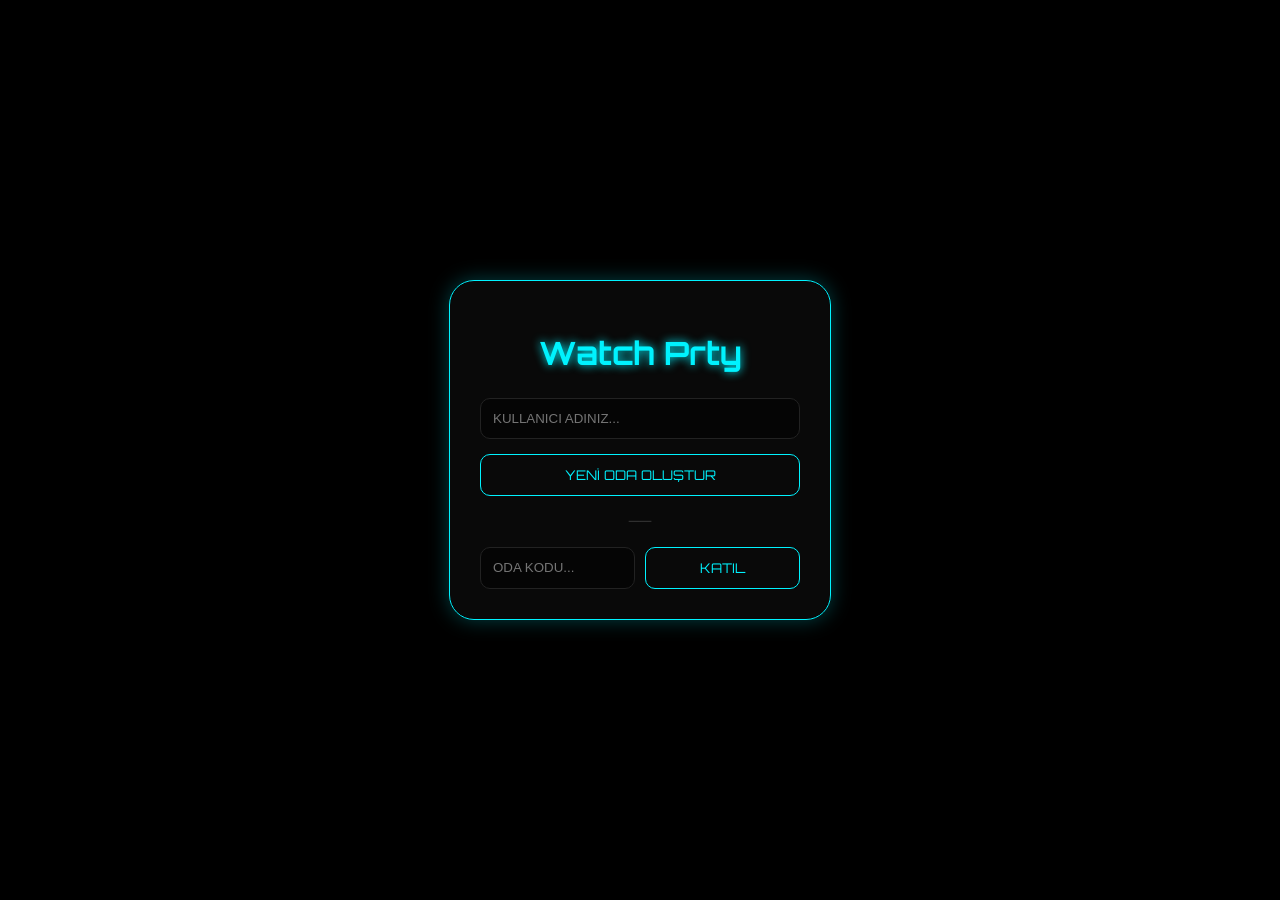
==== index.html @ d93d81d1 "Update index.html" ====
<!DOCTYPE html>
<html lang="tr">
<head>
    <meta charset="UTF-8">
    <meta name="viewport" content="width=device-width, initial-scale=1.0">
    <title>Watch Prty</title>
    <style>
        @import url('https://fonts.googleapis.com/css2?family=Orbitron:wght@700&family=Rajdhani:wght@600&display=swap');
        body { background: #000; color: #fff; font-family: 'Rajdhani', sans-serif; display: flex; align-items: center; justify-content: center; height: 100vh; margin: 0; }
        .card { background: rgba(10, 10, 10, 0.95); border: 1px solid #00f2fe; padding: 30px; border-radius: 25px; width: 320px; text-align: center; box-shadow: 0 0 20px #00f2fe44; }
        h1 { font-family: 'Orbitron'; color: #00f2fe; margin-bottom: 25px; text-shadow: 0 0 10px #00f2fe; }
        input { background: #050505; border: 1px solid #222; color: #fff; padding: 12px; width: 100%; border-radius: 10px; margin-bottom: 15px; box-sizing: border-box; outline: none; }
        .btn { background: transparent; border: 1px solid #00f2fe; color: #00f2fe; padding: 12px; width: 100%; border-radius: 10px; cursor: pointer; font-family: 'Orbitron'; transition: 0.3s; }
        .btn:hover { background: #00f2fe; color: #000; }
        .row { display: flex; gap: 10px; }
        #playlist-view { display: none; }
        .purple-btn { background: #7000ff; border: none; color: white; width: 50px; border-radius: 10px; cursor: pointer; }
    </style>
</head>
<body>
    <div class="card" id="lobby-view">
        <h1>Watch Prty</h1>
        <input type="text" id="username" placeholder="KULLANICI ADINIZ...">
        <button class="btn" style="width:100%;" onclick="goPlaylist()">YENİ ODA OLUŞTUR</button>
        <div style="margin: 15px 0; color: #333;">──</div>
        <div class="row">
            <input type="text" id="joinCode" placeholder="ODA KODU..." style="margin:0;">
            <button class="btn" onclick="joinRoom()">KATIL</button>
        </div>
    </div>

    <div class="card" id="playlist-view">
        <h1>PLAYLIST KUR</h1>
        <div id="status" style="font-size:12px; color:#00f2fe; margin-bottom:10px;">Liste Boş</div>
        <div class="row">
            <input type="text" id="vidLink" placeholder="YT veya Drive Linki..." style="margin:0;">
            <button class="purple-btn" onclick="addToList()">+</button>
        </div>
        <button class="btn" style="width:100%; margin-top:15px; border-color:#7000ff; color:#7000ff;" onclick="finish()">ODAYI BAŞLAT</button>
    </div>

    <script>
        let list = [];
        function goPlaylist() {
            if(!document.getElementById('username').value) return alert("İsim yaz!");
            document.getElementById('lobby-view').style.display='none';
            document.getElementById('playlist-view').style.display='block';
        }
        function addToList() {
            const link = document.getElementById('vidLink').value;
            if(link) {
                list.push(link);
                document.getElementById('status').innerText = list.length + " Video Eklendi";
                document.getElementById('vidLink').value = "";
            }
        }
        function finish() {
            const room = Math.random().toString(36).substring(2,7).toUpperCase();
            const user = document.getElementById('username').value;
            localStorage.setItem('playlist', JSON.stringify(list));
            window.location.href = `watch.html?user=${user}&room=${room}&role=host`;
        }
        function joinRoom() {
            const user = document.getElementById('username').value;
            const code = document.getElementById('joinCode').value.toUpperCase();
            if(user && code) window.location.href = `watch.html?user=${user}&room=${code}&role=guest`;
        }
    </script>
</body>
</html>
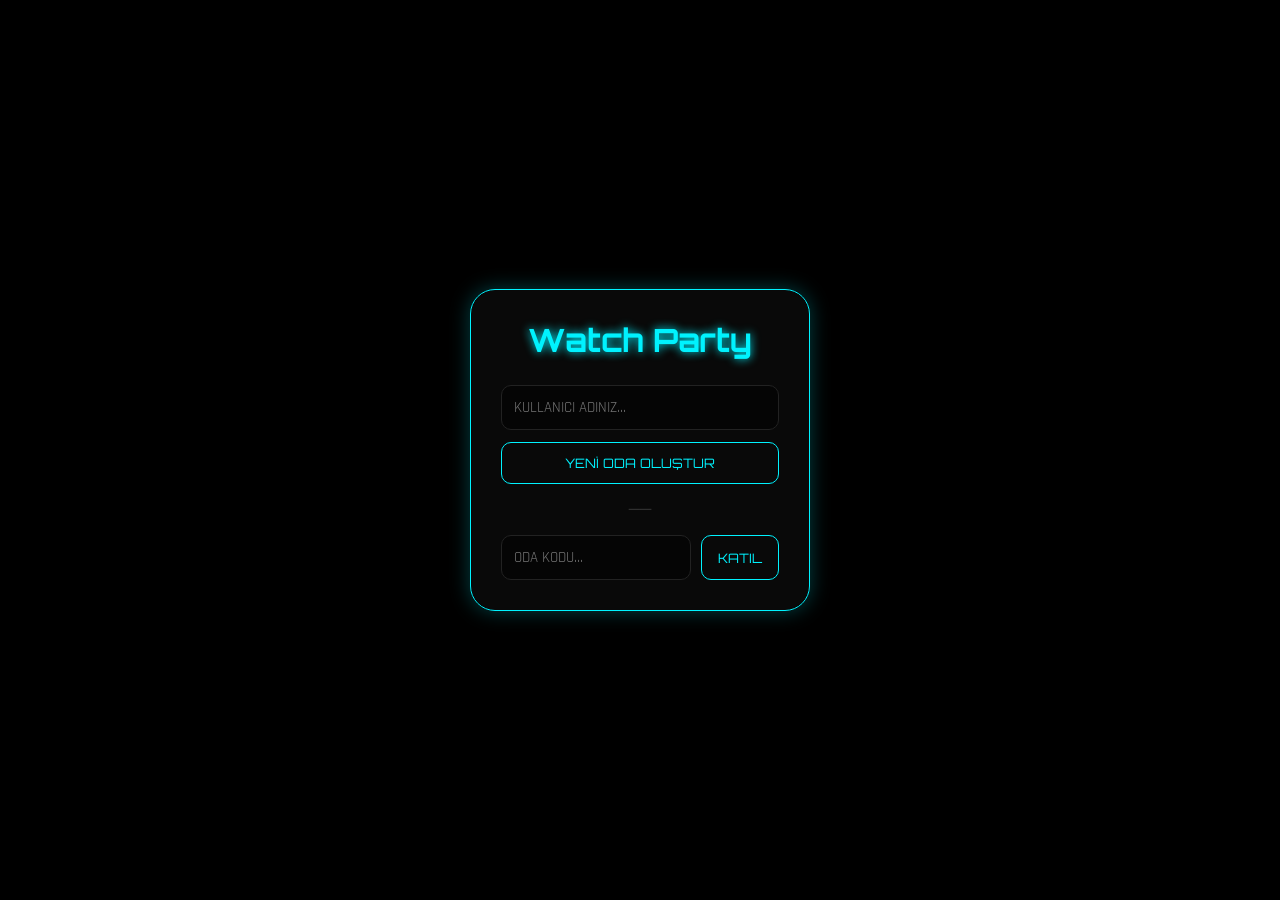
==== commit 5964a0d9: "Add files via upload" ====
--- a/index.html
+++ b/index.html
@@ -3,67 +3,244 @@
 <head>
     <meta charset="UTF-8">
     <meta name="viewport" content="width=device-width, initial-scale=1.0">
-    <title>Watch Prty</title>
+    <title>Watch PartyC</title>
     <style>
         @import url('https://fonts.googleapis.com/css2?family=Orbitron:wght@700&family=Rajdhani:wght@600&display=swap');
-        body { background: #000; color: #fff; font-family: 'Rajdhani', sans-serif; display: flex; align-items: center; justify-content: center; height: 100vh; margin: 0; }
-        .card { background: rgba(10, 10, 10, 0.95); border: 1px solid #00f2fe; padding: 30px; border-radius: 25px; width: 320px; text-align: center; box-shadow: 0 0 20px #00f2fe44; }
-        h1 { font-family: 'Orbitron'; color: #00f2fe; margin-bottom: 25px; text-shadow: 0 0 10px #00f2fe; }
-        input { background: #050505; border: 1px solid #222; color: #fff; padding: 12px; width: 100%; border-radius: 10px; margin-bottom: 15px; box-sizing: border-box; outline: none; }
-        .btn { background: transparent; border: 1px solid #00f2fe; color: #00f2fe; padding: 12px; width: 100%; border-radius: 10px; cursor: pointer; font-family: 'Orbitron'; transition: 0.3s; }
+
+        *, *::before, *::after { box-sizing: border-box; }
+        body {
+            background: #000;
+            color: #fff;
+            font-family: 'Rajdhani', sans-serif;
+            display: flex;
+            align-items: center;
+            justify-content: center;
+            min-height: 100vh;
+            margin: 0;
+            padding: 20px;
+        }
+        .card {
+            background: rgba(10,10,10,0.95);
+            border: 1px solid #00f2fe;
+            padding: 30px;
+            border-radius: 25px;
+            width: 340px;
+            text-align: center;
+            box-shadow: 0 0 20px #00f2fe44;
+        }
+        h1 { font-family: 'Orbitron'; color: #00f2fe; margin: 0 0 25px; text-shadow: 0 0 10px #00f2fe; }
+        input {
+            background: #050505;
+            border: 1px solid #222;
+            color: #fff;
+            padding: 12px;
+            width: 100%;
+            border-radius: 10px;
+            margin-bottom: 12px;
+            outline: none;
+            font-size: 15px;
+            font-family: 'Rajdhani', sans-serif;
+        }
+        input:focus { border-color: #00f2fe44; }
+        .btn {
+            background: transparent;
+            border: 1px solid #00f2fe;
+            color: #00f2fe;
+            padding: 12px;
+            width: 100%;
+            border-radius: 10px;
+            cursor: pointer;
+            font-family: 'Orbitron';
+            font-size: 13px;
+            transition: 0.3s;
+        }
         .btn:hover { background: #00f2fe; color: #000; }
         .row { display: flex; gap: 10px; }
         #playlist-view { display: none; }
-        .purple-btn { background: #7000ff; border: none; color: white; width: 50px; border-radius: 10px; cursor: pointer; }
+        .add-btn {
+            background: #7000ff;
+            border: none;
+            color: white;
+            width: 46px;
+            flex-shrink: 0;
+            border-radius: 10px;
+            cursor: pointer;
+            font-size: 20px;
+            font-weight: bold;
+        }
+        .add-btn:hover { background: #8a1fff; }
+
+        /* Playlist önizleme */
+        #playlist-preview {
+            margin-top: 12px;
+            max-height: 160px;
+            overflow-y: auto;
+            display: flex;
+            flex-direction: column;
+            gap: 6px;
+        }
+        .pitem {
+            display: flex;
+            align-items: center;
+            gap: 8px;
+            background: #0d0d0d;
+            border: 1px solid #1a1a1a;
+            border-radius: 8px;
+            padding: 7px 10px;
+            text-align: left;
+            font-size: 13px;
+            color: #ccc;
+        }
+        .pitem .badge-type {
+            font-size: 10px;
+            font-weight: bold;
+            padding: 2px 6px;
+            border-radius: 4px;
+            flex-shrink: 0;
+        }
+        .badge-yt   { background: #ff0000; color: #fff; }
+        .badge-drive{ background: #1a73e8; color: #fff; }
+        .badge-unknown { background: #333; color: #aaa; }
+        .pitem .ptext {
+            flex: 1;
+            overflow: hidden;
+            text-overflow: ellipsis;
+            white-space: nowrap;
+        }
+        .pitem .del-btn {
+            background: none;
+            border: none;
+            color: #444;
+            cursor: pointer;
+            font-size: 16px;
+            flex-shrink: 0;
+            line-height: 1;
+        }
+        .pitem .del-btn:hover { color: #ff4444; }
+
+        #status { font-size: 12px; color: #00f2fe; margin-bottom: 10px; }
     </style>
 </head>
 <body>
+    <!-- Giriş Ekranı -->
     <div class="card" id="lobby-view">
-        <h1>Watch Prty</h1>
+        <h1>Watch Party</h1>
         <input type="text" id="username" placeholder="KULLANICI ADINIZ...">
-        <button class="btn" style="width:100%;" onclick="goPlaylist()">YENİ ODA OLUŞTUR</button>
+        <button class="btn" onclick="goPlaylist()">YENİ ODA OLUŞTUR</button>
         <div style="margin: 15px 0; color: #333;">──</div>
         <div class="row">
             <input type="text" id="joinCode" placeholder="ODA KODU..." style="margin:0;">
-            <button class="btn" onclick="joinRoom()">KATIL</button>
+            <button class="btn" style="width:auto;padding:12px 16px;" onclick="joinRoom()">KATIL</button>
         </div>
     </div>
 
+    <!-- Playlist Kurma Ekranı -->
     <div class="card" id="playlist-view">
         <h1>PLAYLIST KUR</h1>
-        <div id="status" style="font-size:12px; color:#00f2fe; margin-bottom:10px;">Liste Boş</div>
+        <div id="status">Liste Boş</div>
+
         <div class="row">
-            <input type="text" id="vidLink" placeholder="YT veya Drive Linki..." style="margin:0;">
-            <button class="purple-btn" onclick="addToList()">+</button>
+            <input type="text" id="vidLink" placeholder="YouTube veya Drive linki..." style="margin:0;">
+            <button class="add-btn" onclick="addToList()">+</button>
         </div>
-        <button class="btn" style="width:100%; margin-top:15px; border-color:#7000ff; color:#7000ff;" onclick="finish()">ODAYI BAŞLAT</button>
+
+        <!-- Eklenen videolar -->
+        <div id="playlist-preview"></div>
+
+        <button class="btn" style="margin-top:16px; border-color:#7000ff; color:#7000ff;" onclick="finish()">
+            ODAYI BAŞLAT
+        </button>
     </div>
 
     <script>
         let list = [];
+
+        function detectType(url) {
+            if (/(?:youtu\.be\/|[?&]v=|\/embed\/|\/v\/)([a-zA-Z0-9_-]{11})/.test(url)) return 'yt';
+            if (/drive\.google\.com\/file\/d\/|drive\.google\.com\/open\?id=|docs\.google\.com\/file\/d\//.test(url)) return 'drive';
+            return 'unknown';
+        }
+
         function goPlaylist() {
-            if(!document.getElementById('username').value) return alert("İsim yaz!");
-            document.getElementById('lobby-view').style.display='none';
-            document.getElementById('playlist-view').style.display='block';
-        }
+            if (!document.getElementById('username').value.trim()) return alert("İsim yaz!");
+            document.getElementById('lobby-view').style.display = 'none';
+            document.getElementById('playlist-view').style.display = 'block';
+        }
+
         function addToList() {
-            const link = document.getElementById('vidLink').value;
-            if(link) {
-                list.push(link);
-                document.getElementById('status').innerText = list.length + " Video Eklendi";
-                document.getElementById('vidLink').value = "";
+            const inp = document.getElementById('vidLink');
+            const link = inp.value.trim();
+            if (!link) return;
+
+            const type = detectType(link);
+            if (type === 'unknown') {
+                alert("Geçersiz link! Sadece YouTube veya Google Drive linkleri desteklenir.");
+                return;
             }
-        }
+
+            list.push(link);
+            inp.value = '';
+            renderPreview();
+        }
+
+        // Enter ile de ekleyebilsin
+        document.addEventListener('DOMContentLoaded', () => {
+            document.getElementById('vidLink').addEventListener('keydown', e => {
+                if (e.key === 'Enter') addToList();
+            });
+        });
+
+        function removeItem(index) {
+            list.splice(index, 1);
+            renderPreview();
+        }
+
+        function renderPreview() {
+            const preview = document.getElementById('playlist-preview');
+            const status  = document.getElementById('status');
+
+            if (list.length === 0) {
+                status.innerText = 'Liste Boş';
+                preview.innerHTML = '';
+                return;
+            }
+
+            status.innerText = list.length + ' Video Eklendi';
+            preview.innerHTML = '';
+
+            list.forEach((url, i) => {
+                const type = detectType(url);
+                const label = type === 'yt' ? 'YT' : type === 'drive' ? 'DRIVE' : '?';
+                const cls   = type === 'yt' ? 'badge-yt' : type === 'drive' ? 'badge-drive' : 'badge-unknown';
+
+                // Kısa URL göster
+                const shortUrl = url.length > 42 ? url.slice(0, 42) + '…' : url;
+
+                const div = document.createElement('div');
+                div.className = 'pitem';
+                div.innerHTML = `
+                    <span class="badge-type ${cls}">${label}</span>
+                    <span class="ptext" title="${url}">${shortUrl}</span>
+                    <button class="del-btn" onclick="removeItem(${i})">×</button>
+                `;
+                preview.appendChild(div);
+            });
+        }
+
         function finish() {
-            const room = Math.random().toString(36).substring(2,7).toUpperCase();
-            const user = document.getElementById('username').value;
+            if (list.length === 0) return alert("En az 1 video ekle!");
+            const room = Math.random().toString(36).substring(2, 7).toUpperCase();
+            const user = document.getElementById('username').value.trim();
             localStorage.setItem('playlist', JSON.stringify(list));
-            window.location.href = `watch.html?user=${user}&room=${room}&role=host`;
-        }
+            window.location.href = `watch.html?user=${encodeURIComponent(user)}&room=${room}&role=host`;
+        }
+
         function joinRoom() {
-            const user = document.getElementById('username').value;
-            const code = document.getElementById('joinCode').value.toUpperCase();
-            if(user && code) window.location.href = `watch.html?user=${user}&room=${code}&role=guest`;
+            const user = document.getElementById('username').value.trim();
+            const code = document.getElementById('joinCode').value.trim().toUpperCase();
+            if (!user) return alert("İsim yaz!");
+            if (!code)  return alert("Oda kodu gir!");
+            window.location.href = `watch.html?user=${encodeURIComponent(user)}&room=${code}&role=guest`;
         }
     </script>
 </body>
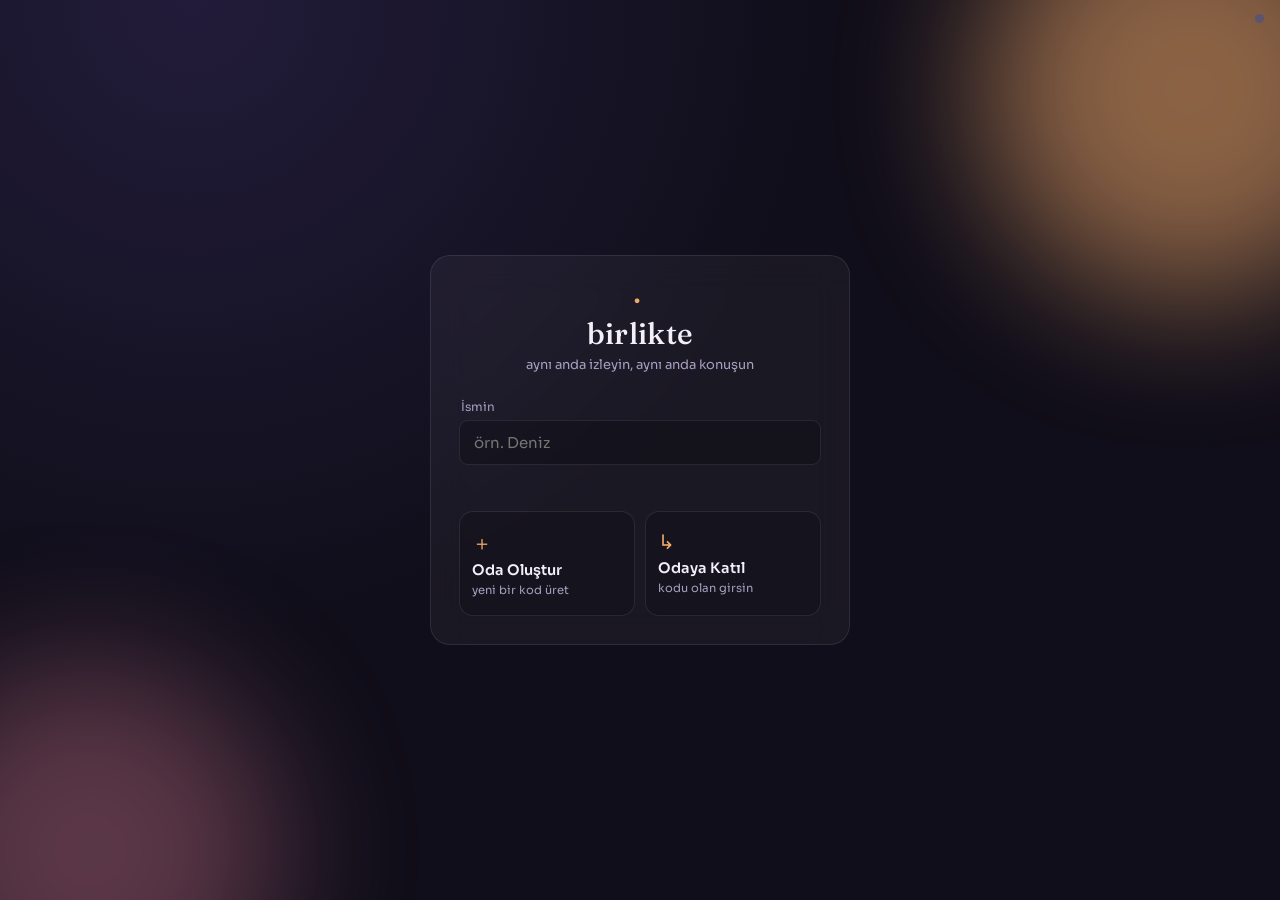
==== commit 1ace833a: "Add files via upload" ====
--- a/index.html
+++ b/index.html
@@ -1,247 +1,198 @@
 <!DOCTYPE html>
 <html lang="tr">
 <head>
-    <meta charset="UTF-8">
-    <meta name="viewport" content="width=device-width, initial-scale=1.0">
-    <title>Watch PartyC</title>
-    <style>
-        @import url('https://fonts.googleapis.com/css2?family=Orbitron:wght@700&family=Rajdhani:wght@600&display=swap');
-
-        *, *::before, *::after { box-sizing: border-box; }
-        body {
-            background: #000;
-            color: #fff;
-            font-family: 'Rajdhani', sans-serif;
-            display: flex;
-            align-items: center;
-            justify-content: center;
-            min-height: 100vh;
-            margin: 0;
-            padding: 20px;
-        }
-        .card {
-            background: rgba(10,10,10,0.95);
-            border: 1px solid #00f2fe;
-            padding: 30px;
-            border-radius: 25px;
-            width: 340px;
-            text-align: center;
-            box-shadow: 0 0 20px #00f2fe44;
-        }
-        h1 { font-family: 'Orbitron'; color: #00f2fe; margin: 0 0 25px; text-shadow: 0 0 10px #00f2fe; }
-        input {
-            background: #050505;
-            border: 1px solid #222;
-            color: #fff;
-            padding: 12px;
-            width: 100%;
-            border-radius: 10px;
-            margin-bottom: 12px;
-            outline: none;
-            font-size: 15px;
-            font-family: 'Rajdhani', sans-serif;
-        }
-        input:focus { border-color: #00f2fe44; }
-        .btn {
-            background: transparent;
-            border: 1px solid #00f2fe;
-            color: #00f2fe;
-            padding: 12px;
-            width: 100%;
-            border-radius: 10px;
-            cursor: pointer;
-            font-family: 'Orbitron';
-            font-size: 13px;
-            transition: 0.3s;
-        }
-        .btn:hover { background: #00f2fe; color: #000; }
-        .row { display: flex; gap: 10px; }
-        #playlist-view { display: none; }
-        .add-btn {
-            background: #7000ff;
-            border: none;
-            color: white;
-            width: 46px;
-            flex-shrink: 0;
-            border-radius: 10px;
-            cursor: pointer;
-            font-size: 20px;
-            font-weight: bold;
-        }
-        .add-btn:hover { background: #8a1fff; }
-
-        /* Playlist önizleme */
-        #playlist-preview {
-            margin-top: 12px;
-            max-height: 160px;
-            overflow-y: auto;
-            display: flex;
-            flex-direction: column;
-            gap: 6px;
-        }
-        .pitem {
-            display: flex;
-            align-items: center;
-            gap: 8px;
-            background: #0d0d0d;
-            border: 1px solid #1a1a1a;
-            border-radius: 8px;
-            padding: 7px 10px;
-            text-align: left;
-            font-size: 13px;
-            color: #ccc;
-        }
-        .pitem .badge-type {
-            font-size: 10px;
-            font-weight: bold;
-            padding: 2px 6px;
-            border-radius: 4px;
-            flex-shrink: 0;
-        }
-        .badge-yt   { background: #ff0000; color: #fff; }
-        .badge-drive{ background: #1a73e8; color: #fff; }
-        .badge-unknown { background: #333; color: #aaa; }
-        .pitem .ptext {
-            flex: 1;
-            overflow: hidden;
-            text-overflow: ellipsis;
-            white-space: nowrap;
-        }
-        .pitem .del-btn {
-            background: none;
-            border: none;
-            color: #444;
-            cursor: pointer;
-            font-size: 16px;
-            flex-shrink: 0;
-            line-height: 1;
-        }
-        .pitem .del-btn:hover { color: #ff4444; }
-
-        #status { font-size: 12px; color: #00f2fe; margin-bottom: 10px; }
-    </style>
+<meta charset="UTF-8">
+<meta name="viewport" content="width=device-width, initial-scale=1, viewport-fit=cover">
+<title>birlikte — film gecesi</title>
+<link rel="preconnect" href="https://fonts.googleapis.com">
+<link rel="preconnect" href="https://fonts.gstatic.com" crossorigin>
+<link href="https://fonts.googleapis.com/css2?family=Fraunces:opsz,wght@9..144,400;9..144,500;9..144,600&family=Sora:wght@400;500;600;700&family=Space+Mono:wght@400;700&display=swap" rel="stylesheet">
+<link rel="stylesheet" href="style.css">
 </head>
 <body>
-    <!-- Giriş Ekranı -->
-    <div class="card" id="lobby-view">
-        <h1>Watch Party</h1>
-        <input type="text" id="username" placeholder="KULLANICI ADINIZ...">
-        <button class="btn" onclick="goPlaylist()">YENİ ODA OLUŞTUR</button>
-        <div style="margin: 15px 0; color: #333;">──</div>
-        <div class="row">
-            <input type="text" id="joinCode" placeholder="ODA KODU..." style="margin:0;">
-            <button class="btn" style="width:auto;padding:12px 16px;" onclick="joinRoom()">KATIL</button>
-        </div>
+
+<div class="glow glow-a"></div>
+<div class="glow glow-b"></div>
+
+<div class="conn-indicator" id="connIndicator" title="Bağlantı durumu"></div>
+
+<!-- ===================== GİRİŞ EKRANI ===================== -->
+<main id="landingView" class="view landing-view">
+  <div class="landing-card">
+    <div class="brand">
+      <span class="brand-mark">●</span>
+      <h1>birlikte</h1>
+      <p class="brand-sub">aynı anda izleyin, aynı anda konuşun</p>
     </div>
 
-    <!-- Playlist Kurma Ekranı -->
-    <div class="card" id="playlist-view">
-        <h1>PLAYLIST KUR</h1>
-        <div id="status">Liste Boş</div>
+    <label class="field-label" for="nameInput">İsmin</label>
+    <input id="nameInput" class="text-input" type="text" maxlength="20" placeholder="örn. Deniz" autocomplete="off">
 
-        <div class="row">
-            <input type="text" id="vidLink" placeholder="YouTube veya Drive linki..." style="margin:0;">
-            <button class="add-btn" onclick="addToList()">+</button>
+    <p class="error-text" id="landingError"></p>
+
+    <div class="choice-row">
+      <button class="choice-card" id="createRoomBtn">
+        <span class="choice-icon">＋</span>
+        <span class="choice-title">Oda Oluştur</span>
+        <span class="choice-sub">yeni bir kod üret</span>
+      </button>
+      <button class="choice-card" id="showJoinBtn">
+        <span class="choice-icon">↳</span>
+        <span class="choice-title">Odaya Katıl</span>
+        <span class="choice-sub">kodu olan girsin</span>
+      </button>
+    </div>
+
+    <div class="join-box hidden" id="joinBox">
+      <label class="field-label" for="joinCodeInput">Oda Kodu</label>
+      <input id="joinCodeInput" class="text-input code-input" type="text" maxlength="6" placeholder="AB3F9K" autocomplete="off">
+      <button class="btn-primary full" id="joinSubmitBtn">Katıl</button>
+    </div>
+
+    <p class="loading-text hidden" id="landingLoading">bir saniye…</p>
+  </div>
+</main>
+
+<!-- ===================== ODA EKRANI ===================== -->
+<main id="roomView" class="view room-view hidden">
+
+  <header class="room-header">
+    <div class="ticket" id="roomCodeTicket" title="Kopyalamak için tıkla">
+      <span class="ticket-label">ODA KODU</span>
+      <span class="ticket-perf"></span>
+      <span class="ticket-code" id="roomCodeText">——————</span>
+    </div>
+
+    <div class="presence-list" id="presenceList"></div>
+
+    <button class="btn-ghost" id="leaveRoomBtn">Çıkış</button>
+  </header>
+
+  <div class="room-layout">
+
+    <section class="player-section">
+      <div class="player-frame">
+        <button class="sticky-close" id="stickyCloseBtn" aria-label="Mini player'ı kapat">✕</button>
+        <div class="player-empty" id="playerEmpty">
+          <span>henüz video seçilmedi</span>
+          <span class="player-empty-sub">aşağıdan bir link ekleyin</span>
+        </div>
+        <div class="player-stage" id="playerStage">
+          <div id="ytHost"></div>
+          <video id="videoEl" playsinline></video>
+        </div>
+        <div class="reactions-layer" id="reactionsLayer"></div>
+        <div class="end-countdown hidden" id="endCountdown">
+          <div class="countdown-ring-wrap">
+            <svg class="countdown-ring" viewBox="0 0 64 64">
+              <circle class="countdown-ring-bg" cx="32" cy="32" r="28"></circle>
+              <circle class="countdown-ring-fg" id="countdownRingFg" cx="32" cy="32" r="28"></circle>
+            </svg>
+            <span class="countdown-number" id="countdownNumber">5</span>
+          </div>
+          <p class="countdown-text">saniye içinde sıradaki videoya geçiliyor…</p>
+          <button class="btn-ghost" id="countdownSkipBtn">Şimdi geç</button>
+        </div>
+      </div>
+      <div class="player-frame-placeholder" id="playerFramePlaceholder" aria-hidden="true"></div>
+
+      <div class="reaction-bar" id="reactionBar">
+        <button class="reaction-btn" data-emoji="😂" aria-label="Gülme tepkisi">😂</button>
+        <button class="reaction-btn" data-emoji="😱" aria-label="Şaşkınlık tepkisi">😱</button>
+        <button class="reaction-btn" data-emoji="❤️" aria-label="Kalp tepkisi">❤️</button>
+        <button class="reaction-btn" data-emoji="🍿" aria-label="Patlamış mısır tepkisi">🍿</button>
+        <button class="reaction-btn" data-emoji="👏" aria-label="Alkış tepkisi">👏</button>
+      </div>
+
+      <div class="control-bar" id="controlBar">
+        <button class="play-btn" id="playPauseBtn" aria-label="Oynat / Duraklat">
+          <span id="playIcon">▶</span>
+        </button>
+        <span class="time-text" id="currentTimeText">0:00</span>
+        <input type="range" id="seekRange" class="seek-range" min="0" max="100" value="0" step="0.1">
+        <span class="time-text" id="durationTimeText">0:00</span>
+      </div>
+
+      <div class="control-bar control-bar-extra" id="controlBarExtra">
+        <button class="tool-btn" id="forceSyncBtn" type="button" aria-label="Beni senkronize et" title="Beni Yakala — anlık senkronize et">🔄</button>
+        <select class="quality-select speed-select hidden" id="speedSelect" aria-label="Oynatma hızı" title="Oynatma hızı (herkeste senkron)">
+          <option value="1">1x</option>
+          <option value="1.25">1.25x</option>
+          <option value="1.5">1.5x</option>
+          <option value="2">2x</option>
+        </select>
+        <select class="quality-select hidden" id="qualitySelect" aria-label="Video kalitesi" title="Video kalitesi (sadece bu cihazda)">
+          <option value="default">Otomatik</option>
+          <option value="hd1080">1080p</option>
+          <option value="hd720">720p</option>
+          <option value="large">480p</option>
+          <option value="medium">360p</option>
+          <option value="small">240p</option>
+        </select>
+        <button class="tool-btn hidden" id="pipBtn" type="button" aria-label="Küçük pencerede izle" title="Resim içinde resim">⧉</button>
+        <button class="tool-btn" id="cinemaBtn" type="button" aria-label="Sinema modu" title="Sinema modu — ışıkları kapat">💡</button>
+      </div>
+    </section>
+
+    <aside class="sidebar">
+      <div class="tab-row">
+        <button class="tab-btn active" data-tab="queue" id="tabQueueBtn">Liste</button>
+        <button class="tab-btn" data-tab="history" id="tabHistoryBtn">Geçmiş</button>
+        <button class="tab-btn" data-tab="chat" id="tabChatBtn">Sohbet<span class="unread-dot hidden" id="chatUnreadDot"></span></button>
+      </div>
+
+      <div class="sidebar-panel" id="queuePanel">
+        <div class="add-link-row">
+          <input type="text" id="linkInput" class="text-input" placeholder="YouTube, Drive ya da video linki yapıştır">
+          <button class="add-btn" id="addLinkBtn" aria-label="Listeye ekle">+</button>
+        </div>
+        <p class="error-text" id="queueError"></p>
+        <ul class="queue-list" id="queueList"></ul>
+      </div>
+
+      <div class="sidebar-panel hidden" id="historyPanel">
+        <ul class="queue-list" id="historyList"></ul>
+      </div>
+
+      <div class="sidebar-panel hidden" id="chatPanel">
+        <div class="chat-messages" id="chatMessages"></div>
+        <div class="typing-indicator hidden" id="typingIndicator"></div>
+
+        <div class="sticker-picker hidden" id="stickerPicker">
+          <button class="sticker-item" data-emoji="❤️">❤️</button>
+          <button class="sticker-item" data-emoji="😍">😍</button>
+          <button class="sticker-item" data-emoji="🍿">🍿</button>
+          <button class="sticker-item" data-emoji="😂">😂</button>
+          <button class="sticker-item" data-emoji="😭">😭</button>
+          <button class="sticker-item" data-emoji="👏">👏</button>
+          <button class="sticker-item" data-emoji="🔥">🔥</button>
+          <button class="sticker-item" data-emoji="😱">😱</button>
+          <button class="sticker-item" data-emoji="😴">😴</button>
+          <button class="sticker-item" data-emoji="🥹">🥹</button>
         </div>
 
-        <!-- Eklenen videolar -->
-        <div id="playlist-preview"></div>
+        <div class="chat-input-row">
+          <input type="text" id="chatInput" class="text-input" maxlength="500" placeholder="bir şey yaz…">
+          <input type="file" id="imageFileInput" accept="image/*" class="hidden">
+          <button class="tool-btn" id="imageBtn" type="button" aria-label="Resim ekle">🖼</button>
+          <button class="tool-btn" id="stickerBtn" type="button" aria-label="Çıkartma ekle">😊</button>
+          <button class="add-btn" id="sendChatBtn" aria-label="Gönder">↑</button>
+        </div>
+      </div>
+    </aside>
 
-        <button class="btn" style="margin-top:16px; border-color:#7000ff; color:#7000ff;" onclick="finish()">
-            ODAYI BAŞLAT
-        </button>
-    </div>
+  </div>
+</main>
 
-    <script>
-        let list = [];
+<div class="lightbox hidden" id="lightbox">
+  <img id="lightboxImg" src="" alt="büyütülmüş resim">
+</div>
 
-        function detectType(url) {
-            if (/(?:youtu\.be\/|[?&]v=|\/embed\/|\/v\/)([a-zA-Z0-9_-]{11})/.test(url)) return 'yt';
-            if (/drive\.google\.com\/file\/d\/|drive\.google\.com\/open\?id=|docs\.google\.com\/file\/d\//.test(url)) return 'drive';
-            return 'unknown';
-        }
+<div class="toast" id="toast"></div>
 
-        function goPlaylist() {
-            if (!document.getElementById('username').value.trim()) return alert("İsim yaz!");
-            document.getElementById('lobby-view').style.display = 'none';
-            document.getElementById('playlist-view').style.display = 'block';
-        }
-
-        function addToList() {
-            const inp = document.getElementById('vidLink');
-            const link = inp.value.trim();
-            if (!link) return;
-
-            const type = detectType(link);
-            if (type === 'unknown') {
-                alert("Geçersiz link! Sadece YouTube veya Google Drive linkleri desteklenir.");
-                return;
-            }
-
-            list.push(link);
-            inp.value = '';
-            renderPreview();
-        }
-
-        // Enter ile de ekleyebilsin
-        document.addEventListener('DOMContentLoaded', () => {
-            document.getElementById('vidLink').addEventListener('keydown', e => {
-                if (e.key === 'Enter') addToList();
-            });
-        });
-
-        function removeItem(index) {
-            list.splice(index, 1);
-            renderPreview();
-        }
-
-        function renderPreview() {
-            const preview = document.getElementById('playlist-preview');
-            const status  = document.getElementById('status');
-
-            if (list.length === 0) {
-                status.innerText = 'Liste Boş';
-                preview.innerHTML = '';
-                return;
-            }
-
-            status.innerText = list.length + ' Video Eklendi';
-            preview.innerHTML = '';
-
-            list.forEach((url, i) => {
-                const type = detectType(url);
-                const label = type === 'yt' ? 'YT' : type === 'drive' ? 'DRIVE' : '?';
-                const cls   = type === 'yt' ? 'badge-yt' : type === 'drive' ? 'badge-drive' : 'badge-unknown';
-
-                // Kısa URL göster
-                const shortUrl = url.length > 42 ? url.slice(0, 42) + '…' : url;
-
-                const div = document.createElement('div');
-                div.className = 'pitem';
-                div.innerHTML = `
-                    <span class="badge-type ${cls}">${label}</span>
-                    <span class="ptext" title="${url}">${shortUrl}</span>
-                    <button class="del-btn" onclick="removeItem(${i})">×</button>
-                `;
-                preview.appendChild(div);
-            });
-        }
-
-        function finish() {
-            if (list.length === 0) return alert("En az 1 video ekle!");
-            const room = Math.random().toString(36).substring(2, 7).toUpperCase();
-            const user = document.getElementById('username').value.trim();
-            localStorage.setItem('playlist', JSON.stringify(list));
-            window.location.href = `watch.html?user=${encodeURIComponent(user)}&room=${room}&role=host`;
-        }
-
-        function joinRoom() {
-            const user = document.getElementById('username').value.trim();
-            const code = document.getElementById('joinCode').value.trim().toUpperCase();
-            if (!user) return alert("İsim yaz!");
-            if (!code)  return alert("Oda kodu gir!");
-            window.location.href = `watch.html?user=${encodeURIComponent(user)}&room=${code}&role=guest`;
-        }
-    </script>
+<script src="https://www.gstatic.com/firebasejs/10.13.0/firebase-app-compat.js"></script>
+<script src="https://www.gstatic.com/firebasejs/10.13.0/firebase-database-compat.js"></script>
+<script src="firebase-config.js"></script>
+<script src="app.js"></script>
 </body>
 </html>
--- a/style.css
+++ b/style.css
@@ -0,0 +1,446 @@
+/* ===========================================================
+   TOKENS
+   bg: #14121f -> #1b1730 gradient, gece odası hissi
+   accent (ekran ışığı): #f0a868   |  ikinci accent (sevgi/online): #e8849c
+   online durumu: #7fd9c4 (fonksiyonel, tek amaçlı kullanım)
+   =========================================================== */
+:root{
+  --bg-1:#100e1a;
+  --bg-2:#1c1730;
+  --panel: rgba(255,255,255,0.045);
+  --panel-strong: rgba(255,255,255,0.07);
+  --border: rgba(255,255,255,0.09);
+  --text: #f3eef8;
+  --text-muted:#a89fc0;
+  --accent:#f0a868;
+  --accent-soft: rgba(240,168,104,0.18);
+  --rose:#e8849c;
+  --online:#7fd9c4;
+  --radius-lg:20px;
+  --radius-md:14px;
+  --radius-sm:9px;
+  --font-display:'Fraunces', serif;
+  --font-body:'Sora', sans-serif;
+  --font-mono:'Space Mono', monospace;
+}
+
+*{box-sizing:border-box;}
+html,body{height:100%;}
+body{
+  margin:0;
+  font-family:var(--font-body);
+  color:var(--text);
+  background: radial-gradient(circle at 15% 0%, #221c3a 0%, var(--bg-1) 45%) , linear-gradient(160deg,var(--bg-1),var(--bg-2));
+  background-attachment:fixed;
+  min-height:100vh;
+  overflow-x:hidden;
+}
+
+::selection{ background:var(--accent-soft); }
+
+/* ambient tv-glow blobs */
+.glow{
+  position:fixed; border-radius:50%; filter:blur(70px); z-index:0; pointer-events:none; opacity:.55;
+}
+.glow-a{ width:420px;height:420px; background:var(--accent); top:-120px; right:-120px; animation:drift 26s ease-in-out infinite alternate; }
+.glow-b{ width:380px;height:380px; background:var(--rose); bottom:-140px; left:-100px; opacity:.35; animation:drift 32s ease-in-out infinite alternate-reverse; }
+@keyframes drift{ from{ transform:translate(0,0); } to{ transform:translate(30px,-25px); } }
+@media (prefers-reduced-motion: reduce){ .glow{ animation:none; } }
+
+.conn-indicator{
+  position:fixed; top:14px; right:16px; width:9px; height:9px; border-radius:50%;
+  background:#5c5470; box-shadow:0 0 0 0 rgba(127,217,196,.5); z-index:50; transition:background .3s;
+}
+.conn-indicator.online{ background:var(--online); animation:pulseDot 2.2s ease-out infinite; }
+@keyframes pulseDot{ 0%{box-shadow:0 0 0 0 rgba(127,217,196,.45);} 70%{box-shadow:0 0 0 8px rgba(127,217,196,0);} 100%{box-shadow:0 0 0 0 rgba(127,217,196,0);} }
+
+.hidden{ display:none !important; }
+
+/* ===================== LANDING ===================== */
+.view{ position:relative; z-index:1; }
+.landing-view{
+  min-height:100vh; display:flex; align-items:center; justify-content:center; padding:24px;
+}
+.landing-card{
+  width:100%; max-width:420px;
+  background:var(--panel);
+  border:1px solid var(--border);
+  border-radius:var(--radius-lg);
+  padding:32px 28px 28px;
+  backdrop-filter:blur(18px);
+  animation:cardIn .5s ease both;
+}
+@keyframes cardIn{ from{ opacity:0; transform:translateY(14px); } to{ opacity:1; transform:translateY(0); } }
+
+.brand{ text-align:center; margin-bottom:26px; }
+.brand-mark{ color:var(--accent); font-size:11px; vertical-align:middle; margin-right:6px; }
+.brand h1{
+  font-family:var(--font-display); font-weight:500; font-size:30px; margin:6px 0 4px;
+  letter-spacing:.3px;
+}
+.brand-sub{ color:var(--text-muted); font-size:13px; margin:0; }
+
+.field-label{ display:block; font-size:12px; color:var(--text-muted); margin:0 0 6px 2px; }
+
+.text-input{
+  width:100%; background:rgba(0,0,0,0.22); border:1px solid var(--border); color:var(--text);
+  border-radius:var(--radius-sm); padding:12px 14px; font-family:var(--font-body); font-size:15px;
+  outline:none; transition:border-color .2s, box-shadow .2s;
+}
+.text-input:focus{ border-color:var(--accent); box-shadow:0 0 0 3px var(--accent-soft); }
+.code-input{ font-family:var(--font-mono); letter-spacing:3px; text-transform:uppercase; text-align:center; font-size:18px; }
+
+.error-text{ color:var(--rose); font-size:12.5px; min-height:16px; margin:8px 2px 0; }
+.loading-text{ color:var(--text-muted); font-size:13px; text-align:center; margin-top:14px; }
+
+.choice-row{ display:grid; grid-template-columns:1fr 1fr; gap:10px; margin-top:22px; }
+.choice-card{
+  background:rgba(0,0,0,0.18); border:1px solid var(--border); border-radius:var(--radius-md);
+  padding:18px 12px; color:var(--text); cursor:pointer; text-align:left; display:flex; flex-direction:column; gap:4px;
+  font-family:var(--font-body); transition:border-color .2s, transform .15s, background .2s;
+}
+.choice-card:hover{ border-color:var(--accent); background:rgba(240,168,104,0.08); transform:translateY(-2px); }
+.choice-card:focus-visible{ outline:2px solid var(--accent); outline-offset:2px; }
+.choice-icon{ font-size:20px; color:var(--accent); }
+.choice-title{ font-weight:600; font-size:14.5px; }
+.choice-sub{ font-size:11.5px; color:var(--text-muted); }
+
+.join-box{ margin-top:16px; display:flex; flex-direction:column; gap:10px; animation:cardIn .3s ease both; }
+
+.btn-primary{
+  background:var(--accent); color:#1c1407; border:none; border-radius:var(--radius-sm);
+  padding:12px 16px; font-weight:600; font-size:14.5px; cursor:pointer; transition:filter .2s, transform .15s;
+}
+.btn-primary:hover{ filter:brightness(1.08); transform:translateY(-1px); }
+.btn-primary.full{ width:100%; }
+.btn-ghost{
+  background:transparent; border:1px solid var(--border); color:var(--text-muted);
+  border-radius:var(--radius-sm); padding:9px 14px; font-size:13px; cursor:pointer; transition:border-color .2s,color .2s;
+}
+.btn-ghost:hover{ border-color:var(--rose); color:var(--text); }
+
+/* ===================== ROOM ===================== */
+.room-view{ min-height:100vh; padding:18px 18px 28px; display:flex; flex-direction:column; gap:16px; }
+
+.room-header{
+  display:flex; align-items:center; gap:14px; flex-wrap:wrap;
+}
+
+/* signature element: torn movie-ticket room code */
+.ticket{
+  display:flex; align-items:center; gap:10px; background:var(--panel-strong);
+  border:1px solid var(--border); border-radius:50px; padding:8px 16px 8px 14px; cursor:pointer;
+  position:relative; transition:border-color .2s;
+}
+.ticket:hover{ border-color:var(--accent); }
+.ticket-label{ font-size:10px; letter-spacing:1.5px; color:var(--text-muted); }
+.ticket-perf{
+  width:1px; height:18px; background:repeating-linear-gradient(to bottom, var(--border) 0 4px, transparent 4px 8px);
+}
+.ticket-code{ font-family:var(--font-mono); font-size:16px; letter-spacing:3px; color:var(--accent); }
+
+.presence-list{ display:flex; gap:6px; flex-wrap:wrap; flex:1; }
+.presence-pill{
+  display:flex; align-items:center; gap:6px; background:rgba(0,0,0,0.2); border:1px solid var(--border);
+  border-radius:50px; padding:5px 11px 5px 8px; font-size:12.5px; color:var(--text-muted);
+}
+.presence-dot{ width:7px; height:7px; border-radius:50%; background:#5c5470; }
+.presence-pill.online .presence-dot{ background:var(--online); box-shadow:0 0 6px rgba(127,217,196,.7); }
+.presence-pill.online{ color:var(--text); }
+
+.room-layout{ display:grid; grid-template-columns:1fr; gap:16px; flex:1; min-height:0; }
+@media (min-width:920px){
+  .room-layout{ grid-template-columns:2.1fr 1fr; align-items:start; }
+}
+
+.player-section{ display:flex; flex-direction:column; gap:10px; }
+.player-frame{
+  position:relative; width:100%; aspect-ratio:16/9; background:#000; border-radius:var(--radius-md);
+  overflow:hidden; box-shadow:0 0 60px -10px var(--accent-soft); border:1px solid var(--border);
+}
+.player-empty{
+  position:absolute; inset:0; display:flex; flex-direction:column; align-items:center; justify-content:center;
+  color:var(--text-muted); gap:4px; font-size:14px; text-align:center;
+}
+.player-empty-sub{ font-size:12px; opacity:.7; }
+.player-stage{ position:absolute; inset:0; display:none; }
+.player-stage.active{ display:block; }
+#ytHost, #videoEl{ position:absolute; inset:0; width:100%; height:100%; border:0; background:#000; }
+#videoEl{ object-fit:contain; }
+
+.control-bar{
+  display:flex; align-items:center; gap:10px; background:var(--panel); border:1px solid var(--border);
+  border-radius:var(--radius-md); padding:9px 14px;
+}
+.play-btn{
+  width:34px; height:34px; border-radius:50%; background:var(--accent); border:none; color:#1c1407;
+  font-size:13px; cursor:pointer; display:flex; align-items:center; justify-content:center; flex-shrink:0;
+  transition:filter .2s;
+}
+.play-btn:hover{ filter:brightness(1.1); }
+.time-text{ font-family:var(--font-mono); font-size:11.5px; color:var(--text-muted); min-width:38px; }
+.seek-range{
+  flex:1; height:4px; -webkit-appearance:none; appearance:none; background:rgba(255,255,255,0.12);
+  border-radius:4px; outline:none; cursor:pointer;
+}
+.seek-range::-webkit-slider-thumb{
+  -webkit-appearance:none; width:13px; height:13px; border-radius:50%; background:var(--accent); cursor:pointer;
+  box-shadow:0 0 0 3px rgba(240,168,104,0.2);
+}
+.seek-range::-moz-range-thumb{ width:13px;height:13px;border-radius:50%;background:var(--accent);border:none; }
+
+.quality-select{
+  background:rgba(0,0,0,0.25); border:1px solid var(--border); color:var(--text-muted);
+  border-radius:var(--radius-sm); font-size:11.5px; font-family:var(--font-body); padding:6px 8px;
+  cursor:pointer; flex-shrink:0; max-width:88px;
+}
+.quality-select:focus{ border-color:var(--accent); color:var(--text); }
+
+.sidebar{ display:flex; flex-direction:column; gap:10px; min-height:0; }
+.tab-row{ display:flex; gap:6px; }
+.tab-btn{
+  flex:1; background:transparent; border:1px solid var(--border); color:var(--text-muted);
+  padding:8px; border-radius:var(--radius-sm); cursor:pointer; font-size:13px; font-family:var(--font-body); transition:all .2s;
+  position:relative;
+}
+.tab-btn.active{ background:var(--accent-soft); border-color:var(--accent); color:var(--text); }
+@media (min-width:920px){ .tab-row{ display:none; } }
+
+.unread-dot{
+  position:absolute; top:3px; right:10px; width:8px; height:8px; border-radius:50%;
+  background:var(--rose); box-shadow:0 0 6px rgba(232,132,156,.8);
+}
+
+.sidebar-panel{
+  background:var(--panel); border:1px solid var(--border); border-radius:var(--radius-md);
+  padding:14px; display:flex; flex-direction:column; gap:10px;
+}
+@media (min-width:920px){ .sidebar-panel.hidden{ display:flex !important; } }
+
+.add-link-row, .chat-input-row{ display:flex; gap:8px; align-items:center; }
+.add-btn{
+  width:42px; flex-shrink:0; background:var(--accent); border:none; color:#1c1407; border-radius:var(--radius-sm);
+  font-size:18px; cursor:pointer; transition:filter .2s;
+}
+.add-btn:hover{ filter:brightness(1.1); }
+
+.tool-btn{
+  width:36px; height:36px; flex-shrink:0; background:rgba(255,255,255,0.04); border:1px solid var(--border);
+  color:var(--text-muted); border-radius:50%; font-size:16px; cursor:pointer; transition:border-color .2s, background .2s;
+  display:flex; align-items:center; justify-content:center;
+}
+.tool-btn:hover{ border-color:var(--accent); background:var(--accent-soft); color:var(--text); }
+.tool-btn.active{ border-color:var(--accent); background:var(--accent-soft); color:var(--text); }
+
+.sticker-picker{
+  display:grid; grid-template-columns:repeat(5,1fr); gap:6px; background:rgba(0,0,0,0.25);
+  border:1px solid var(--border); border-radius:var(--radius-sm); padding:8px; margin-bottom:2px;
+  align-self:flex-end;
+}
+.sticker-item{
+  background:transparent; border:none; font-size:22px; padding:6px; border-radius:var(--radius-sm); cursor:pointer;
+  transition:background .15s, transform .15s;
+}
+.sticker-item:hover{ background:rgba(255,255,255,0.06); transform:scale(1.15); }
+
+.chat-msg.sticker{ background:transparent; border:none; font-size:34px; padding:2px 4px; line-height:1; }
+.chat-msg.image{ padding:6px; }
+.chat-msg.image img{
+  max-width:200px; max-height:220px; border-radius:10px; display:block; cursor:zoom-in; object-fit:cover;
+}
+
+.lightbox{
+  position:fixed; inset:0; z-index:80; background:rgba(8,6,14,0.88); backdrop-filter:blur(6px);
+  display:flex; align-items:center; justify-content:center; padding:24px; cursor:zoom-out;
+}
+.lightbox img{ max-width:100%; max-height:100%; border-radius:14px; box-shadow:0 0 60px rgba(0,0,0,.5); }
+
+.queue-list{ list-style:none; margin:0; padding:0; display:flex; flex-direction:column; gap:6px; max-height:380px; overflow-y:auto; }
+.queue-item{
+  display:flex; align-items:center; gap:8px; padding:9px 10px; border-radius:var(--radius-sm);
+  border:1px solid transparent; cursor:pointer; transition:background .2s, border-color .2s;
+}
+.queue-item:hover{ background:rgba(255,255,255,0.04); }
+.queue-item.current{ background:var(--accent-soft); border-color:var(--accent); }
+.queue-type{ font-size:13px; flex-shrink:0; width:18px; text-align:center; }
+.queue-title{ flex:1; font-size:13px; overflow:hidden; text-overflow:ellipsis; white-space:nowrap; }
+.queue-remove{ background:none; border:none; color:var(--text-muted); cursor:pointer; font-size:13px; padding:2px 6px; opacity:.6; }
+.queue-remove:hover{ opacity:1; color:var(--rose); }
+.queue-empty{ color:var(--text-muted); font-size:13px; text-align:center; padding:18px 0; }
+
+.chat-messages{ display:flex; flex-direction:column; gap:8px; max-height:380px; min-height:160px; overflow-y:auto; padding-right:2px; }
+.chat-msg{ max-width:85%; padding:8px 11px; border-radius:13px; font-size:13.5px; line-height:1.4; }
+.chat-msg .chat-name{ font-size:10.5px; color:var(--text-muted); display:block; margin-bottom:2px; }
+.chat-msg.own{ align-self:flex-end; background:var(--accent-soft); border:1px solid var(--accent); border-bottom-right-radius:4px; }
+.chat-msg.other{ align-self:flex-start; background:rgba(255,255,255,0.05); border:1px solid var(--border); border-bottom-left-radius:4px; }
+.chat-empty{ color:var(--text-muted); font-size:13px; text-align:center; padding:18px 0; }
+
+.toast{
+  position:fixed; bottom:22px; left:50%; transform:translateX(-50%) translateY(10px); z-index:60;
+  background:var(--panel-strong); border:1px solid var(--accent); color:var(--text); padding:10px 18px;
+  border-radius:50px; font-size:13px; opacity:0; pointer-events:none; transition:opacity .25s, transform .25s;
+  backdrop-filter:blur(10px);
+}
+.toast.show{ opacity:1; transform:translateX(-50%) translateY(0); }
+
+:focus-visible{ outline:2px solid var(--accent); outline-offset:2px; }
+
+@media (max-width:480px){
+  .landing-card{ padding:26px 20px; }
+  .room-view{ padding:14px 12px 22px; }
+  .choice-row{ grid-template-columns:1fr; }
+}
+
+/* =========================================================
+   MİNİ YAPIŞKAN OYNATICI
+   ========================================================= */
+
+/* kapatma butonu — her zaman position:absolute, sadece sticky modda görünür */
+.sticky-close{
+  display:none;
+  position:absolute; top:6px; right:8px; z-index:55;
+  background:rgba(0,0,0,.62); border:none; color:#fff;
+  font-size:13px; line-height:1;
+  width:26px; height:26px; border-radius:50%; cursor:pointer;
+  align-items:center; justify-content:center;
+  transition:background .15s;
+}
+.sticky-close:hover{ background:rgba(180,0,0,.8); }
+
+/* orijinal konumda boşluk placeholder — her zaman display:none, sticky modda block */
+.player-frame-placeholder{
+  display:none; width:100%;
+  border-radius:var(--radius-md);
+  background:rgba(255,255,255,0.03);
+  border:1px dashed var(--border);
+}
+
+/* ---- sticky-active: tüm değişiklikler burada ---- */
+.player-section.sticky-active .player-frame{
+  /* konum JS tarafından left/bottom inline style ile verilir */
+  position:fixed !important;
+  /* boyut: sabit mini pencere */
+  width:280px !important;
+  height:158px !important;      /* 280 * 9/16 = 157.5 ≈ 158 */
+  aspect-ratio:unset !important;/* orijinal aspect-ratio override'ı etkisiz bırak */
+  z-index:50;
+  border-radius:10px;
+  overflow:hidden;
+  box-shadow:0 6px 28px rgba(0,0,0,.7), 0 0 0 1px rgba(255,255,255,0.08);
+  cursor:grab;
+  transition:box-shadow .2s;
+}
+@media (max-width:360px){
+  .player-section.sticky-active .player-frame{
+    width:230px !important; height:130px !important;
+  }
+}
+.player-section.sticky-active .player-frame:active{ cursor:grabbing !important; }
+.player-section.sticky-active .player-frame:hover{
+  box-shadow:0 10px 36px rgba(0,0,0,.8), 0 0 0 1px var(--accent);
+}
+.player-section.sticky-active .sticky-close{ display:flex; }
+.player-section.sticky-active .player-frame-placeholder{ display:block; }
+
+/* kontrol barları ve tepkiler mini modda gizlenir */
+.player-section.sticky-active .control-bar,
+.player-section.sticky-active .control-bar-extra,
+.player-section.sticky-active .reaction-bar{ display:none !important; }
+
+/* sinema moduyla çakışmasın */
+body.cinema-mode .player-section.sticky-active .player-frame{
+  position:relative !important;
+  width:100% !important; height:auto !important;
+  aspect-ratio:16/9 !important;
+  bottom:auto !important; left:auto !important;
+  cursor:default !important;
+}
+body.cinema-mode .player-section.sticky-active .control-bar,
+body.cinema-mode .player-section.sticky-active .control-bar-extra,
+body.cinema-mode .player-section.sticky-active .reaction-bar{ display:flex !important; }
+body.cinema-mode .player-section.sticky-active .player-frame-placeholder{ display:none; }
+body.cinema-mode .player-section.sticky-active .sticky-close{ display:none; }
+
+/* --- kontrol çubuğu ikinci satır (hız / kalite / pip / sinema) --- */
+.control-bar-extra{ justify-content:flex-end; flex-wrap:wrap; }
+.speed-select{ max-width:72px; }
+
+/* --- Beni Yakala / PiP / Sinema modu düğmeleri zaten .tool-btn kullanır --- */
+#cinemaBtn.active{ border-color:var(--accent); background:var(--accent-soft); color:var(--text); }
+
+/* --- Sinema Modu (ışıkları kapat) --- */
+.room-layout{ transition:grid-template-columns .4s ease; }
+body.cinema-mode{ background:#070611; }
+body.cinema-mode .glow{ opacity:.1; transition:opacity .5s ease; }
+body.cinema-mode .room-header{ opacity:.22; transition:opacity .35s ease; }
+body.cinema-mode .room-header:hover, body.cinema-mode .room-header:focus-within{ opacity:1; }
+body.cinema-mode .reaction-bar{ opacity:.35; transition:opacity .35s ease; }
+body.cinema-mode .reaction-bar:hover{ opacity:1; }
+body.cinema-mode .sidebar{
+  opacity:0; max-height:0; pointer-events:none; overflow:hidden;
+  transition:opacity .3s ease, max-height .4s ease;
+}
+@media (min-width:920px){
+  body.cinema-mode .room-layout{ grid-template-columns:1fr 0fr; }
+  body.cinema-mode .sidebar{ max-height:none; }
+}
+
+/* --- Resim içinde resim / geri sayım ekranını barındırmak için player-frame --- */
+.reactions-layer{ position:absolute; inset:0; overflow:hidden; pointer-events:none; z-index:3; }
+
+/* --- Uçan emoji tepkileri --- */
+.reaction-bar{ display:flex; gap:8px; justify-content:center; transition:opacity .3s ease; }
+.reaction-btn{
+  width:38px; height:38px; border-radius:50%; background:rgba(255,255,255,0.04); border:1px solid var(--border);
+  font-size:17px; cursor:pointer; display:flex; align-items:center; justify-content:center;
+  transition:transform .15s, background .2s, border-color .2s;
+}
+.reaction-btn:hover{ transform:scale(1.15); background:var(--accent-soft); border-color:var(--accent); }
+.reaction-btn:active{ transform:scale(.92); }
+.flying-emoji{
+  position:absolute; bottom:6%; right:10%; font-size:30px; opacity:0; pointer-events:none;
+  animation:flyUp 2.6s ease-out forwards; will-change:transform, opacity;
+}
+@keyframes flyUp{
+  0%{ opacity:0; transform:translate(0,10%) scale(.6) rotate(0deg); }
+  15%{ opacity:1; transform:translate(0,-10%) scale(1) rotate(-4deg); }
+  75%{ opacity:1; transform:translate(var(--drift,0px),-220%) scale(1.05) rotate(4deg); }
+  100%{ opacity:0; transform:translate(var(--drift,0px),-320%) scale(1.1) rotate(6deg); }
+}
+
+/* --- Video bitiş geri sayımı --- */
+.end-countdown{
+  position:absolute; inset:0; z-index:6; display:flex; flex-direction:column; align-items:center; justify-content:center;
+  gap:10px; background:rgba(8,6,14,0.74); backdrop-filter:blur(4px); animation:fadeIn .25s ease both; text-align:center; padding:16px;
+}
+@keyframes fadeIn{ from{ opacity:0; } to{ opacity:1; } }
+.countdown-ring-wrap{ position:relative; width:64px; height:64px; display:flex; align-items:center; justify-content:center; }
+.countdown-ring{ width:64px; height:64px; position:absolute; inset:0; transform:rotate(-90deg); }
+.countdown-ring-bg{ fill:none; stroke:rgba(255,255,255,0.15); stroke-width:4; }
+.countdown-ring-fg{ fill:none; stroke:var(--accent); stroke-width:4; stroke-linecap:round; transition:stroke-dashoffset 1s linear; }
+.countdown-number{ position:relative; font-family:var(--font-mono); font-size:20px; color:var(--text); }
+.countdown-text{ color:var(--text-muted); font-size:13px; margin:0; max-width:240px; }
+
+/* --- Yazıyor... göstergesi --- */
+.typing-indicator{ font-size:11.5px; color:var(--text-muted); font-style:italic; padding:0 2px; min-height:14px; }
+
+/* --- Sistem bildirim mesajları (chat içinde) --- */
+.chat-msg.system{
+  align-self:center; background:transparent; border:none; color:var(--text-muted);
+  font-size:11.5px; text-align:center; padding:2px 6px; font-style:italic; max-width:100%;
+}
+
+/* --- Geçmiş sekmesi --- */
+.history-item{ opacity:.55; transition:opacity .2s; }
+.history-item:hover{ opacity:.9; }
+.history-readd{ font-size:15px; }
+
+/* --- Sürükle-bırak liste sıralama --- */
+.queue-drag-handle{
+  cursor:grab; touch-action:none; color:var(--text-muted); font-size:14px; flex-shrink:0; user-select:none; padding:2px;
+}
+.queue-drag-handle:active{ cursor:grabbing; }
+.queue-item.dragging{
+  background:var(--accent-soft); border-color:var(--accent); box-shadow:0 8px 20px rgba(0,0,0,.35); cursor:grabbing;
+}
+
